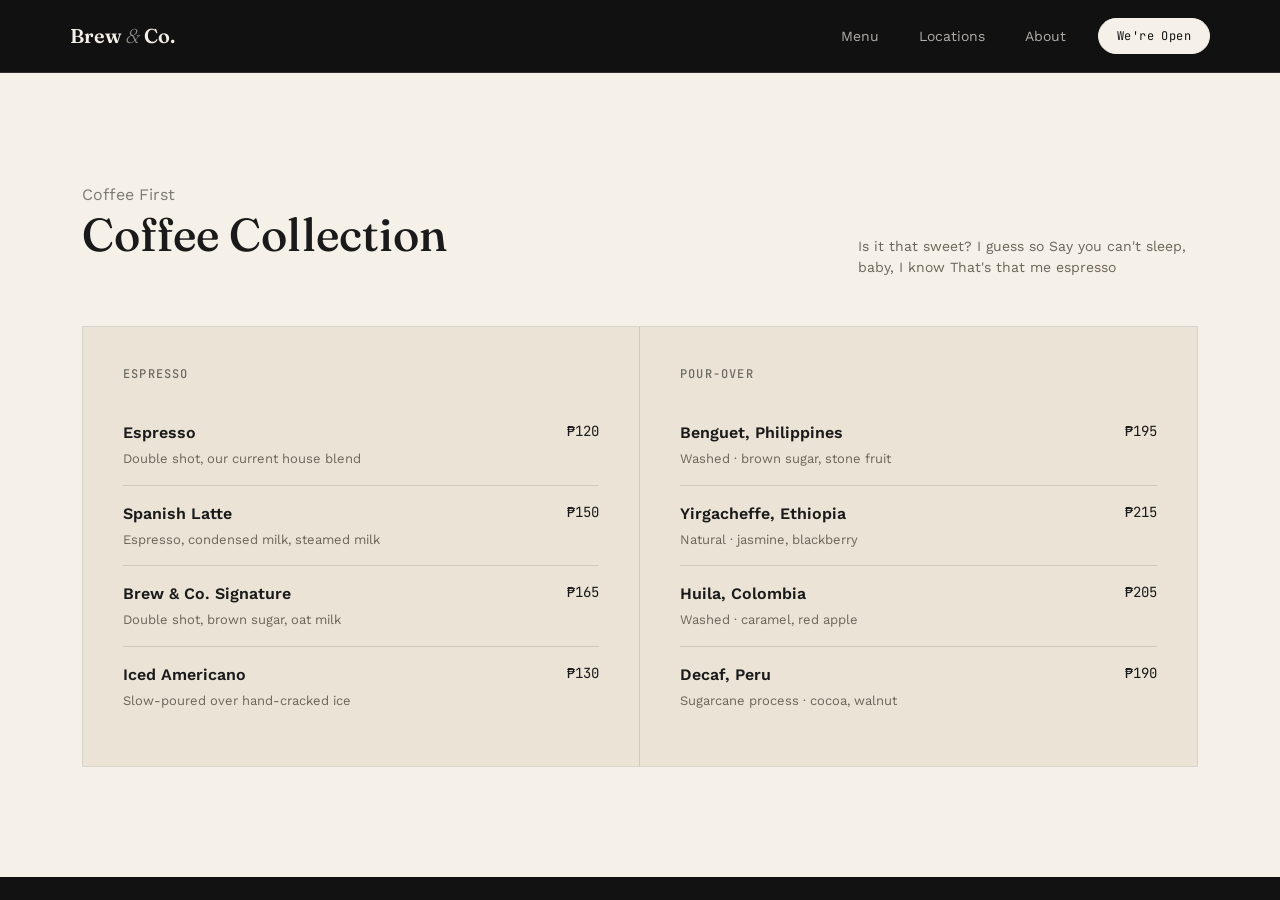
==== menu.html @ 73d6cab0 "Initial Menu Page and home page improvement Initial Menu page, cleaner code, adjusted responsiveness" ====
<!DOCTYPE html>
<html lang="en">
<head>
<meta name="viewport" content="width=device-width, initial-scale=1.0">
<title>Brew &amp; Co.</title>
<script src="https://cdnjs.cloudflare.com/ajax/libs/bootstrap/5.3.3/js/bootstrap.bundle.min.js"></script>
<link href="https://cdn.jsdelivr.net/npm/bootstrap@5.3.3/dist/css/bootstrap.min.css" rel="stylesheet">
<link rel="stylesheet" href="style.css">
</head>
<body>

<header class="navbar-brew sticky-top">
  <nav class="navbar navbar-expand-lg container py-3">
    <a class="navbar-brand font-display fw-semibold" href="index.html" style="color:var(--off-white);">Brew <em style="font-style:italic; font-weight:300; color:var(--muted);">&amp;</em> Co.</a>
    <div class="collapse navbar-collapse justify-content-end" id="navMenu">
      <ul class="navbar-nav gap-lg-4 me-lg-4">
        <li class="nav-item"><a class="nav-link" href="menu.html">Menu</a></li>
        <li class="nav-item"><a class="nav-link" href="location.html">Locations</a></li>
        <li class="nav-item"><a class="nav-link" href="about.html">About</a></li>
      </ul>
      <div href="#" class="btn btn-outline-cream mt-3 mt-lg-0" id="openStatus">We're Open</div>
    </div>
  </nav>
</header>
<section class="topDrinks-section" id="topDrinks">
  <div class="container">
    <div class="eyebrow">Coffee First</div>
    <div class="d-flex flex-wrap justify-content-between align-items-baseline gap-3 mb-5">
      <h2 class="font-display fw-medium" style="font-size:clamp(30px,4vw,46px);">Coffee Collection</h2>
      <p class="mb-0" style="max-width:340px; font-size:14px; color:#6b6558;">Is it that sweet? I guess so
Say you can't sleep, baby, I know
That's that me espresso</p>
    </div>
    <div class="row g-0 border" style="border-color:var(--line-light) !important;">
      <div class="col-md-6 topDrinks-card border-end" style="border-color:var(--line-light) !important;">
        <h3>Espresso</h3>
        <div class="topDrinks-item"><div><div class="name">Espresso</div><div class="desc">Double shot, our current house blend</div></div><div class="price">₱120</div></div>
        <div class="topDrinks-item"><div><div class="name">Spanish Latte</div><div class="desc">Espresso, condensed milk, steamed milk</div></div><div class="price">₱150</div></div>
        <div class="topDrinks-item"><div><div class="name">Brew &amp; Co. Signature</div><div class="desc">Double shot, brown sugar, oat milk</div></div><div class="price">₱165</div></div>
        <div class="topDrinks-item"><div><div class="name">Iced Americano</div><div class="desc">Slow-poured over hand-cracked ice</div></div><div class="price">₱130</div></div>
      </div>
      <div class="col-md-6 topDrinks-card">
        <h3>Pour-over</h3>
        <div class="topDrinks-item"><div><div class="name">Benguet, Philippines</div><div class="desc">Washed · brown sugar, stone fruit</div></div><div class="price">₱195</div></div>
        <div class="topDrinks-item"><div><div class="name">Yirgacheffe, Ethiopia</div><div class="desc">Natural · jasmine, blackberry</div></div><div class="price">₱215</div></div>
        <div class="topDrinks-item"><div><div class="name">Huila, Colombia</div><div class="desc">Washed · caramel, red apple</div></div><div class="price">₱205</div></div>
        <div class="topDrinks-item"><div><div class="name">Decaf, Peru</div><div class="desc">Sugarcane process · cocoa, walnut</div></div><div class="price">₱190</div></div>
      </div>
    </div>
  </div>
  </section>
</body></html>
---- style.css ----
@import url('https://cdnjs.cloudflare.com/ajax/libs/bootstrap/5.3.3/css/bootstrap.min.css');
@import url('https://fonts.googleapis.com/css2?family=Fraunces:opsz,wght@9..144,300..700&family=Work+Sans:wght@400;500;600&family=JetBrains+Mono:wght@400;500&display=swap');
  :root{
    --black:#121212;
    --ink:#1A1A1A;
    --off-white:#F5F0E8;
    --paper:#EAE3D6;
    --hover:#E9E0D3;
    --muted:#8A8A8A;
    --line-dark: rgba(245,240,232,0.14);
    --line-light: rgba(18,18,18,0.12);

    --bs-body-font-family:'Work Sans', sans-serif;
    --bs-body-bg:var(--black);
    --bs-body-color:var(--off-white);
    --milk: #ffffff;
    --coffee: #6F4E37;
    --cup-border: #0d0c0a;
  }
  a{
     text-decoration:none; 
    }
  .font-display{ 
    font-family:'Fraunces', serif; 
}
  .font-mono{ 
    font-family:'JetBrains Mono', monospace; 
}
  .text-muted-custom{
     color:var(--muted) !important; 
    }

  :focus-visible{
     outline:2px solid var(--off-white); outline-offset:3px; 
    }

  .reveal{
     opacity:0; transform:translateY(14px); transition:opacity .7s ease, transform .7s ease; 
    }
  .reveal.is-visible{ 
    opacity:1; transform:none; 
}

  /* ---------- NAV ---------- */
  .navbar-brew{
    background:rgba(18,18,18,0.9) ;
    backdrop-filter:blur(8px);
    border-bottom:1px solid var(--line-dark);
    padding-left: 1rem;
    padding-right: 1rem;
  }
  .navbar-brew .nav-link{ 
    color:var(--off-white); opacity:0.7; font-size:14px; 
}
  .navbar-brew .nav-link:hover{
     opacity:1; 
    }
  .btn-outline-cream{
    font-family:'JetBrains Mono', monospace; font-size:12px; letter-spacing:0.04em;
    border:1px solid var(--off-white); color:var(--black); background:var(--off-white);
    border-radius:999px; padding:.5rem 1.1rem;
  }
  .btn-outline-cream:hover{ 
    background:var(--hover ); color:var(--black);}
.navbar-toggler{
    border-color:var(--line-dark); 
    color:var(--off-white);
}
#btn-CTA, #btn-SCTA{
    border-radius: 5%;
}
@media (max-width: 576px){
    #btn-CTA,
    #btn-SCTA{
        width: 100%;
    }
}
  /* ---------- HERO ---------- */
  .hero-section{ padding:1rem 1rem 4rem 1rem ; border-bottom:1px solid var(--line-dark); }
  .hero-heading{ font-size:clamp(42px, 6.4vw, 84px); line-height:1.02; letter-spacing:-0.01em; font-weight:500; }
  .hero-heading em{ font-style:italic; font-weight:300; color:var(--muted); }
  .btn-cream{ background:var(--off-white); color:var(--black); font-weight:600; border-radius:2px; padding:.9rem 1.75rem; }
  .btn-cream:hover{ background:#fff; color:var(--black); }
  .btn-outline-line{ border:1px solid var(--line-dark); color:var(--off-white); border-radius:2px; padding:.9rem 1.75rem; }
  .btn-outline-line:hover{ border-color:var(--off-white); color:var(--off-white); background:transparent; }

  .hero-meta{ border-top:1px solid var(--line-dark); padding-top:28px; margin-top:88px; }
  .hero-meta span{ font-family:'JetBrains Mono', monospace; font-size:12px; color:var(--muted); display:block; margin-bottom:6px; }
  .hero-meta strong{ font-family:'Fraunces', serif; font-size:20px; font-weight:500; }

  /* ---------- Top Drinks ---------- */
  .topDrinks-section{ background:var(--off-white); color:var(--ink); padding:110px 0; }
  .topDrinks-section .eyebrow{ color:var(--ink); opacity:0.55; }
  .topDrinks-card{ background:var(--paper); padding:2.5rem; height:100%; }
  .topDrinks-card h3{ font-family:'JetBrains Mono', monospace; font-size:12px; letter-spacing:0.1em; text-transform:uppercase; color:var(--ink); opacity:0.6; margin-bottom:1.5rem; }
  .topDrinks-item{ display:flex; justify-content:space-between; gap:1rem; padding:1rem 0; border-bottom:1px solid var(--line-light); }
  .topDrinks-item:last-child{ border-bottom:none; }
  .topDrinks-item .name{ font-weight:600; font-size:16px; }
  .topDrinks-item .desc{ font-size:13px; color:#6b6558; margin-top:4px; }
  .topDrinks-item .price{ font-family:'JetBrains Mono', monospace; font-size:14px; white-space:nowrap; }


  /* ---------- LOCATIONS ---------- */
  .locations-section{ border-top:1px solid var(--line-dark); border-bottom:1px solid var(--line-dark); padding:80px 0;  }
  .loc-card{ padding:2.25rem 1.875rem; border:1px solid var(--line-dark); height:100%; border-radius:5%; }
  .loc-card .tag{ font-family:'JetBrains Mono', monospace; font-size:12px; color:var(--muted); letter-spacing:0.06em; margin-bottom:14px; }
  .loc-card h4{ font-family:'Fraunces', serif; font-size:22px; font-weight:500; margin-bottom:10px; }
  .loc-card p{ font-size:13.5px; color:var(--muted); margin-bottom:0; }
  .loc-card:hover{ border-color:var(--off-white); }

  /* ---------- VISIT ---------- */
  .visit-section{ padding:110px 0 80px; }
  .table-hours td{ padding:.75rem 0; border-top:1px solid var(--line-dark); font-size:14px; color:var(--off-white); background:transparent; }
  .table-hours td:last-child{ text-align:right; font-family:'JetBrains Mono', monospace; color:var(--muted); }

  footer.site-footer{ border-top:1px solid var(--line-dark); padding:1.75rem 0; font-size:12px; color:var(--muted); }

/* Coffee CSS */
.coffee-wrapper{
    display: flex;
    flex-direction: column;
    align-items: center;
    justify-content: center;
    text-align: center;
}
.coffee-cup{
    --coffee-percent: 50%; /* Default */
    width: 6rem;
    height: 6rem;
    border: 0.3rem solid var(--cup-border);
    border-radius: 0 0 2rem 2rem;
    background: var(--milk);
    position: relative;
    overflow: hidden;
    display: inline-block;
    margin: 1.5rem;
    text-align: center;
    justify-content: center;
}

@media (max-width:576px){
    .coffee-cup{
        margin:.5rem 0;
    } }
/* Coffee Fill */
.coffee{
    position:absolute;
    bottom:0;
    left:0;
    width:100%;
    height:var(--coffee-percent);
    background:var(--coffee);
    color:var(--off-white);
}

.milk{
    position: absolute;
    top: 0;
    left: 0;
    width: 100%;
    height: calc(100% - var(--coffee-percent));
    color: var(--ink);
}


.macchiato{
    --coffee-percent:85%;
}

.cappuccino{
    --coffee-percent:25%;
}

.latte{
    --coffee-percent:20%;
}
.coffee-bar{
    display: flex;
    flex-wrap: wrap;
    justify-content: space-evenly;
    align-items: center;
    gap: 3rem;
    width: 100%;
}
.coffee-text{
    font-family: 'JetBrains Mono', monospace;
    font-size: 1.25rem;
    letter-spacing: 0.05rem;
    margin-top: 0.2rem;
    color: var(--ink);
    font-weight:600;
    text-align: center;
}
.coffee-description{
    font-family: 'JetBrains Mono', monospace;
    font-size: 0.9rem;
    letter-spacing: 0.05rem;
    margin-top: 0.2rem;
    color: var(--muted);
    text-align: center;
}
.coffee-price{
    font-family: 'JetBrains Mono', monospace;
    font-size: 1rem;
    margin-top: 0.2rem;
    color: var(--ink);
    text-align: center;
    transform: translateX(-0.3rem);
    
}
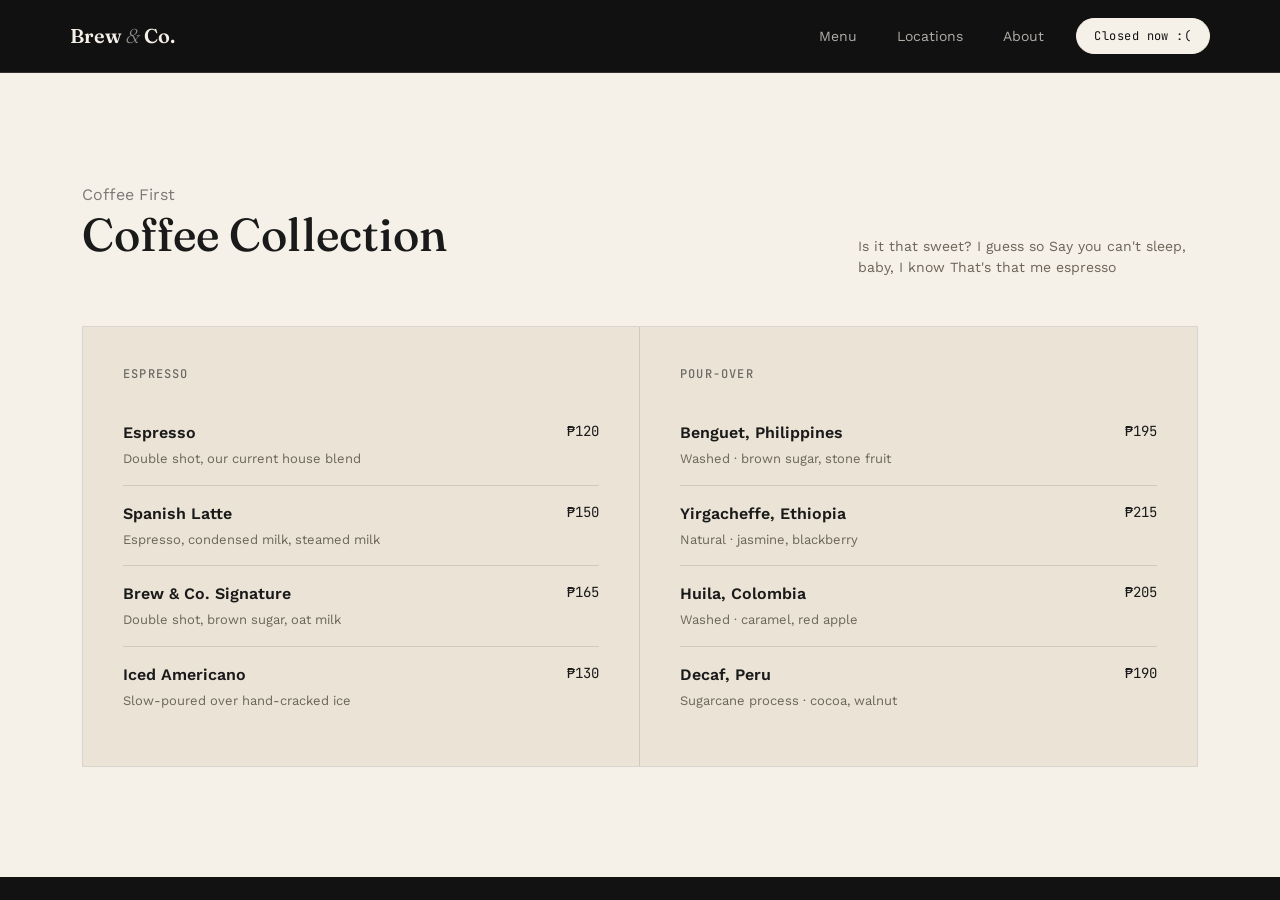
==== commit a1b9a00a: "Mobile collapsible Menu Added back the collapsible menu" ====
--- a/menu.html
+++ b/menu.html
@@ -6,12 +6,16 @@
 <script src="https://cdnjs.cloudflare.com/ajax/libs/bootstrap/5.3.3/js/bootstrap.bundle.min.js"></script>
 <link href="https://cdn.jsdelivr.net/npm/bootstrap@5.3.3/dist/css/bootstrap.min.css" rel="stylesheet">
 <link rel="stylesheet" href="style.css">
+<script src = index.js></script>
 </head>
 <body>
 
 <header class="navbar-brew sticky-top">
   <nav class="navbar navbar-expand-lg container py-3">
     <a class="navbar-brand font-display fw-semibold" href="index.html" style="color:var(--off-white);">Brew <em style="font-style:italic; font-weight:300; color:var(--muted);">&amp;</em> Co.</a>
+    <button class="navbar-toggler" type="button" data-bs-toggle="collapse" data-bs-target="#navMenu" aria-controls="navMenu" aria-expanded="false" aria-label="Toggle navigation">
+      <span class="navbar-toggler-icon"></span>
+    </button>
     <div class="collapse navbar-collapse justify-content-end" id="navMenu">
       <ul class="navbar-nav gap-lg-4 me-lg-4">
         <li class="nav-item"><a class="nav-link" href="menu.html">Menu</a></li>
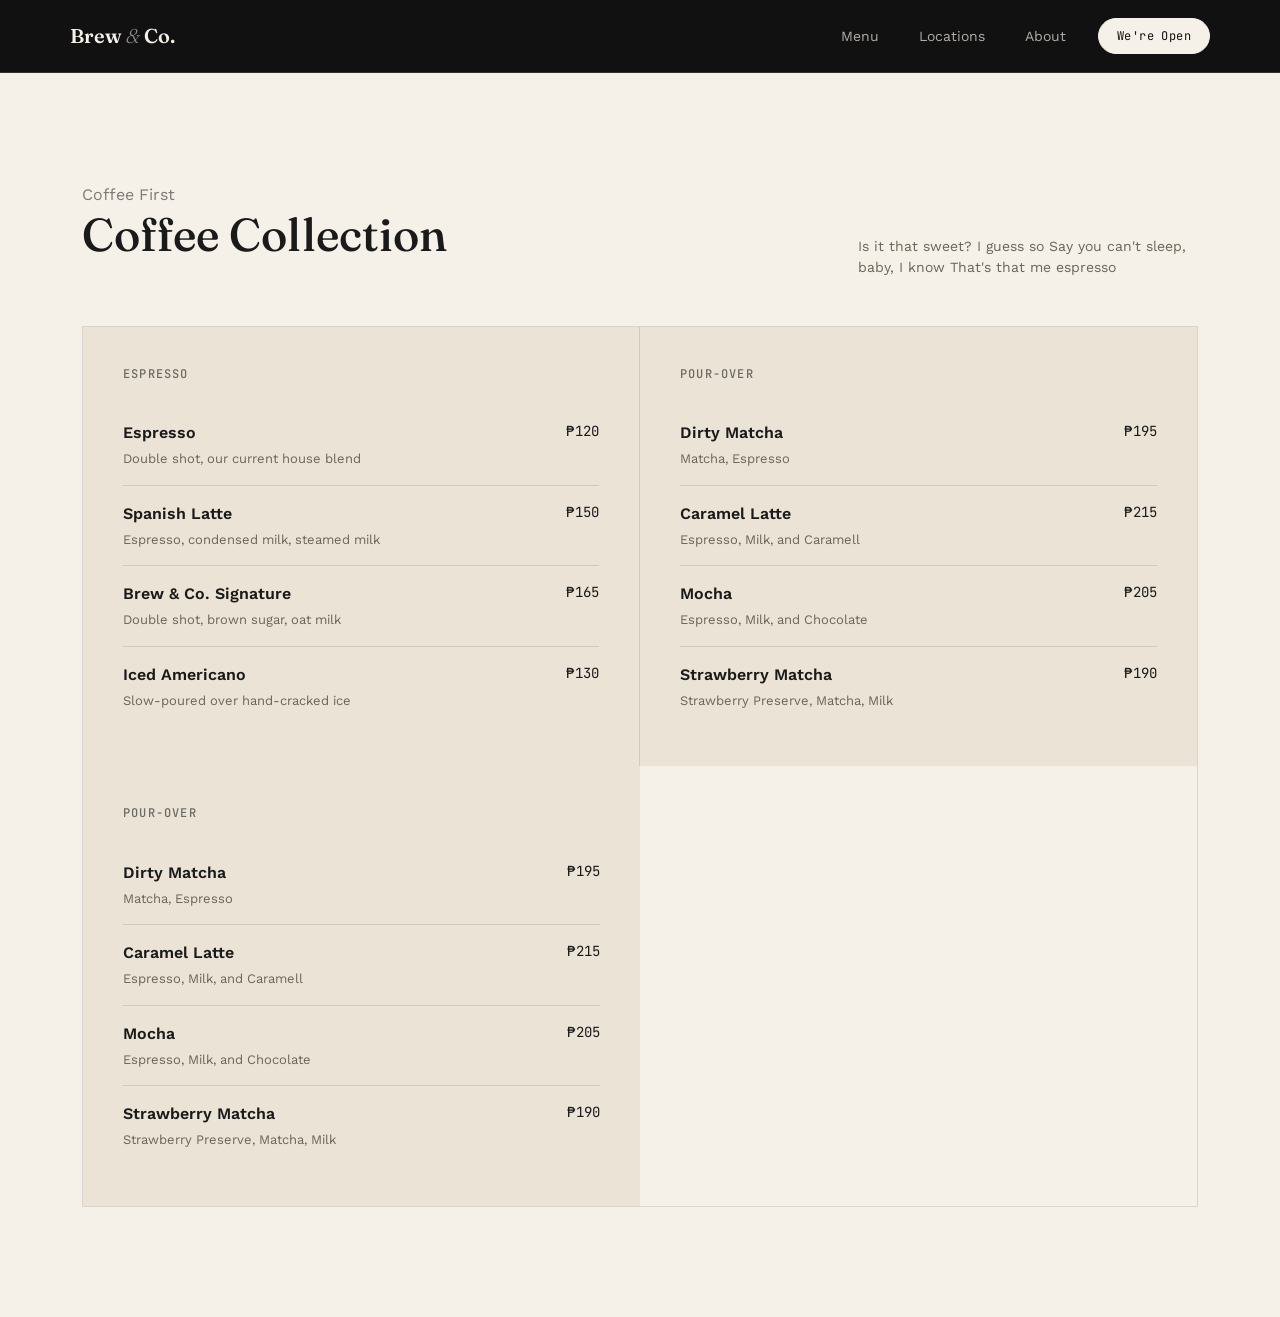
==== commit a7e4f235: "Update menu.html" ====
--- a/menu.html
+++ b/menu.html
@@ -6,16 +6,12 @@
 <script src="https://cdnjs.cloudflare.com/ajax/libs/bootstrap/5.3.3/js/bootstrap.bundle.min.js"></script>
 <link href="https://cdn.jsdelivr.net/npm/bootstrap@5.3.3/dist/css/bootstrap.min.css" rel="stylesheet">
 <link rel="stylesheet" href="style.css">
-<script src = index.js></script>
 </head>
 <body>
 
 <header class="navbar-brew sticky-top">
   <nav class="navbar navbar-expand-lg container py-3">
     <a class="navbar-brand font-display fw-semibold" href="index.html" style="color:var(--off-white);">Brew <em style="font-style:italic; font-weight:300; color:var(--muted);">&amp;</em> Co.</a>
-    <button class="navbar-toggler" type="button" data-bs-toggle="collapse" data-bs-target="#navMenu" aria-controls="navMenu" aria-expanded="false" aria-label="Toggle navigation">
-      <span class="navbar-toggler-icon"></span>
-    </button>
     <div class="collapse navbar-collapse justify-content-end" id="navMenu">
       <ul class="navbar-nav gap-lg-4 me-lg-4">
         <li class="nav-item"><a class="nav-link" href="menu.html">Menu</a></li>
@@ -45,12 +41,19 @@
       </div>
       <div class="col-md-6 topDrinks-card">
         <h3>Pour-over</h3>
-        <div class="topDrinks-item"><div><div class="name">Benguet, Philippines</div><div class="desc">Washed · brown sugar, stone fruit</div></div><div class="price">₱195</div></div>
-        <div class="topDrinks-item"><div><div class="name">Yirgacheffe, Ethiopia</div><div class="desc">Natural · jasmine, blackberry</div></div><div class="price">₱215</div></div>
-        <div class="topDrinks-item"><div><div class="name">Huila, Colombia</div><div class="desc">Washed · caramel, red apple</div></div><div class="price">₱205</div></div>
-        <div class="topDrinks-item"><div><div class="name">Decaf, Peru</div><div class="desc">Sugarcane process · cocoa, walnut</div></div><div class="price">₱190</div></div>
+        <div class="topDrinks-item"><div><div class="name">Dirty Matcha</div><div class="desc">Matcha, Espresso</div></div><div class="price">₱195</div></div>
+        <div class="topDrinks-item"><div><div class="name">Caramel Latte</div><div class="desc">Espresso, Milk, and Caramell</div></div><div class="price">₱215</div></div>
+        <div class="topDrinks-item"><div><div class="name">Mocha</div><div class="desc">Espresso, Milk, and Chocolate</div></div><div class="price">₱205</div></div>
+        <div class="topDrinks-item"><div><div class="name">Strawberry Matcha</div><div class="desc">Strawberry Preserve, Matcha, Milk</div></div><div class="price">₱190</div></div>
+      </div>
+      <div class="col-md-6 topDrinks-card">
+        <h3>Pour-over</h3>
+        <div class="topDrinks-item"><div><div class="name">Dirty Matcha</div><div class="desc">Matcha, Espresso</div></div><div class="price">₱195</div></div>
+        <div class="topDrinks-item"><div><div class="name">Caramel Latte</div><div class="desc">Espresso, Milk, and Caramell</div></div><div class="price">₱215</div></div>
+        <div class="topDrinks-item"><div><div class="name">Mocha</div><div class="desc">Espresso, Milk, and Chocolate</div></div><div class="price">₱205</div></div>
+        <div class="topDrinks-item"><div><div class="name">Strawberry Matcha</div><div class="desc">Strawberry Preserve, Matcha, Milk</div></div><div class="price">₱190</div></div>
       </div>
     </div>
   </div>
   </section>
-</body></html>+</body></html>
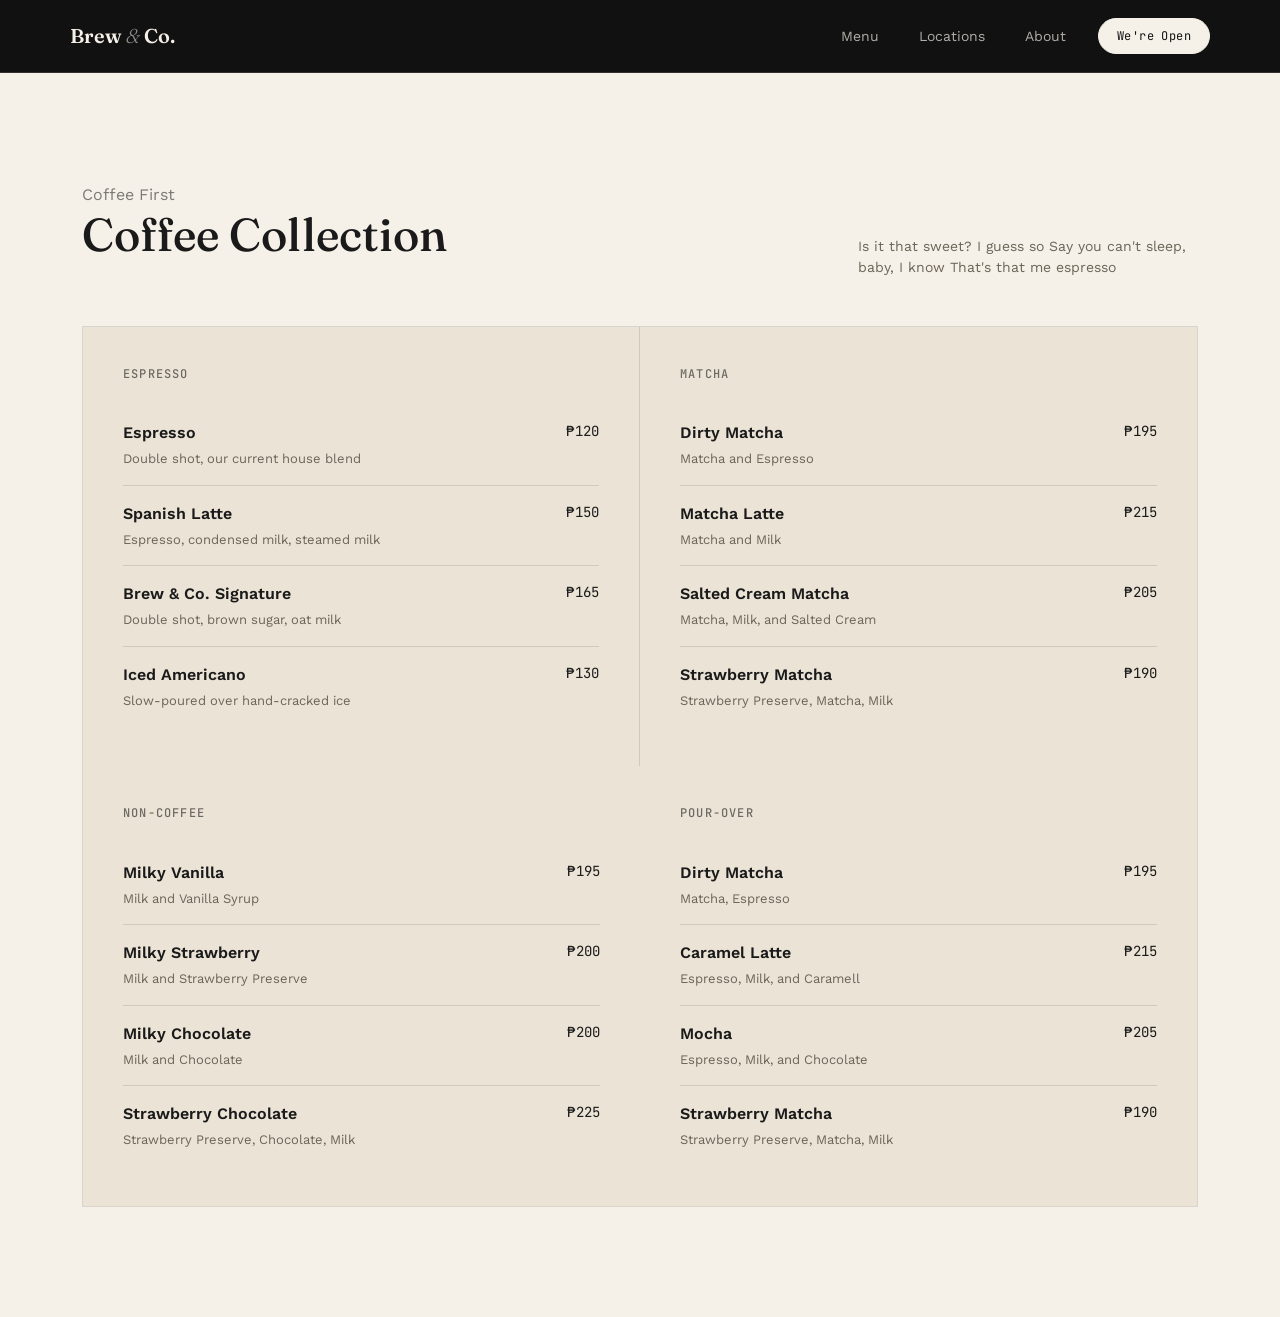
==== commit eba2ec59: "Update menu.html" ====
--- a/menu.html
+++ b/menu.html
@@ -40,11 +40,18 @@
         <div class="topDrinks-item"><div><div class="name">Iced Americano</div><div class="desc">Slow-poured over hand-cracked ice</div></div><div class="price">₱130</div></div>
       </div>
       <div class="col-md-6 topDrinks-card">
-        <h3>Pour-over</h3>
-        <div class="topDrinks-item"><div><div class="name">Dirty Matcha</div><div class="desc">Matcha, Espresso</div></div><div class="price">₱195</div></div>
-        <div class="topDrinks-item"><div><div class="name">Caramel Latte</div><div class="desc">Espresso, Milk, and Caramell</div></div><div class="price">₱215</div></div>
-        <div class="topDrinks-item"><div><div class="name">Mocha</div><div class="desc">Espresso, Milk, and Chocolate</div></div><div class="price">₱205</div></div>
+        <h3>Matcha</h3>
+        <div class="topDrinks-item"><div><div class="name">Dirty Matcha</div><div class="desc">Matcha and Espresso</div></div><div class="price">₱195</div></div>
+        <div class="topDrinks-item"><div><div class="name">Matcha Latte</div><div class="desc">Matcha and Milk</div></div><div class="price">₱215</div></div>
+        <div class="topDrinks-item"><div><div class="name">Salted Cream Matcha</div><div class="desc">Matcha, Milk, and Salted Cream</div></div><div class="price">₱205</div></div>
         <div class="topDrinks-item"><div><div class="name">Strawberry Matcha</div><div class="desc">Strawberry Preserve, Matcha, Milk</div></div><div class="price">₱190</div></div>
+      </div>
+      <div class="col-md-6 topDrinks-card">
+        <h3>Non-Coffee</h3>
+        <div class="topDrinks-item"><div><div class="name">Milky Vanilla</div><div class="desc">Milk and Vanilla Syrup</div></div><div class="price">₱195</div></div>
+        <div class="topDrinks-item"><div><div class="name">Milky Strawberry</div><div class="desc">Milk and Strawberry Preserve</div></div><div class="price">₱200</div></div>
+        <div class="topDrinks-item"><div><div class="name">Milky Chocolate</div><div class="desc">Milk and Chocolate</div></div><div class="price">₱200</div></div>
+        <div class="topDrinks-item"><div><div class="name">Strawberry Chocolate</div><div class="desc">Strawberry Preserve, Chocolate, Milk</div></div><div class="price">₱225</div></div>
       </div>
       <div class="col-md-6 topDrinks-card">
         <h3>Pour-over</h3>
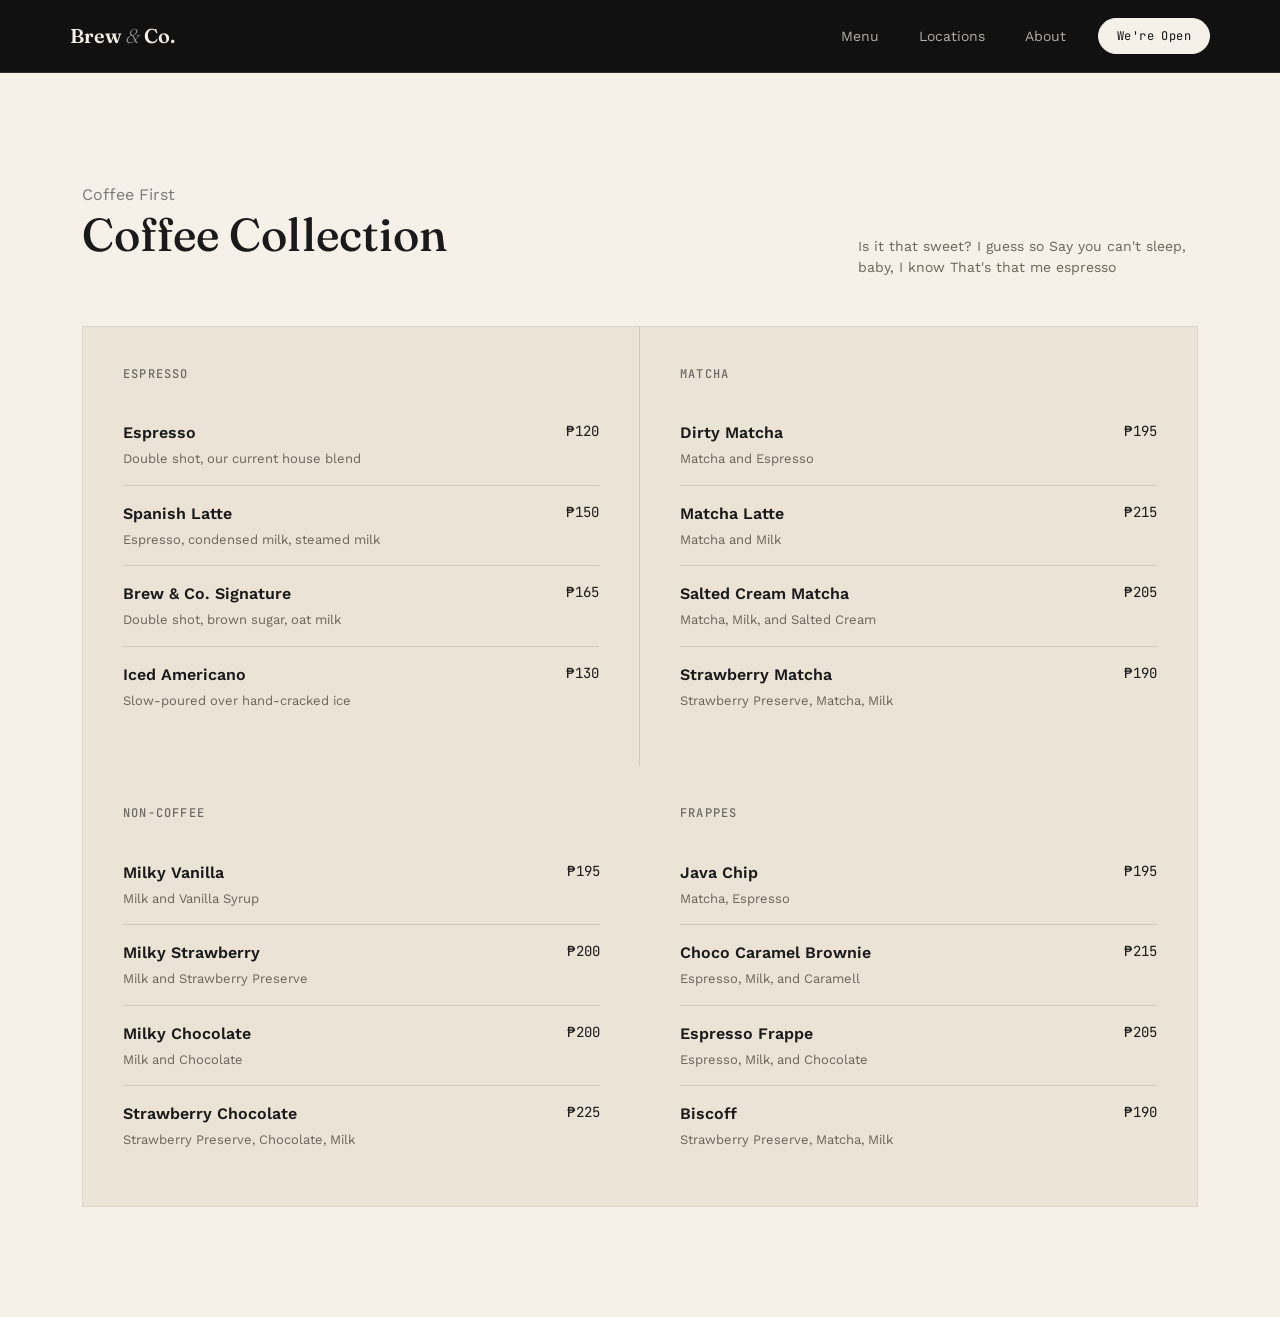
==== commit f64953c3: "Update menu.html" ====
--- a/menu.html
+++ b/menu.html
@@ -54,11 +54,11 @@
         <div class="topDrinks-item"><div><div class="name">Strawberry Chocolate</div><div class="desc">Strawberry Preserve, Chocolate, Milk</div></div><div class="price">₱225</div></div>
       </div>
       <div class="col-md-6 topDrinks-card">
-        <h3>Pour-over</h3>
-        <div class="topDrinks-item"><div><div class="name">Dirty Matcha</div><div class="desc">Matcha, Espresso</div></div><div class="price">₱195</div></div>
-        <div class="topDrinks-item"><div><div class="name">Caramel Latte</div><div class="desc">Espresso, Milk, and Caramell</div></div><div class="price">₱215</div></div>
-        <div class="topDrinks-item"><div><div class="name">Mocha</div><div class="desc">Espresso, Milk, and Chocolate</div></div><div class="price">₱205</div></div>
-        <div class="topDrinks-item"><div><div class="name">Strawberry Matcha</div><div class="desc">Strawberry Preserve, Matcha, Milk</div></div><div class="price">₱190</div></div>
+        <h3>Frappes</h3>
+        <div class="topDrinks-item"><div><div class="name">Java Chip</div><div class="desc">Matcha, Espresso</div></div><div class="price">₱195</div></div>
+        <div class="topDrinks-item"><div><div class="name">Choco Caramel Brownie</div><div class="desc">Espresso, Milk, and Caramell</div></div><div class="price">₱215</div></div>
+        <div class="topDrinks-item"><div><div class="name">Espresso Frappe</div><div class="desc">Espresso, Milk, and Chocolate</div></div><div class="price">₱205</div></div>
+        <div class="topDrinks-item"><div><div class="name">Biscoff</div><div class="desc">Strawberry Preserve, Matcha, Milk</div></div><div class="price">₱190</div></div>
       </div>
     </div>
   </div>
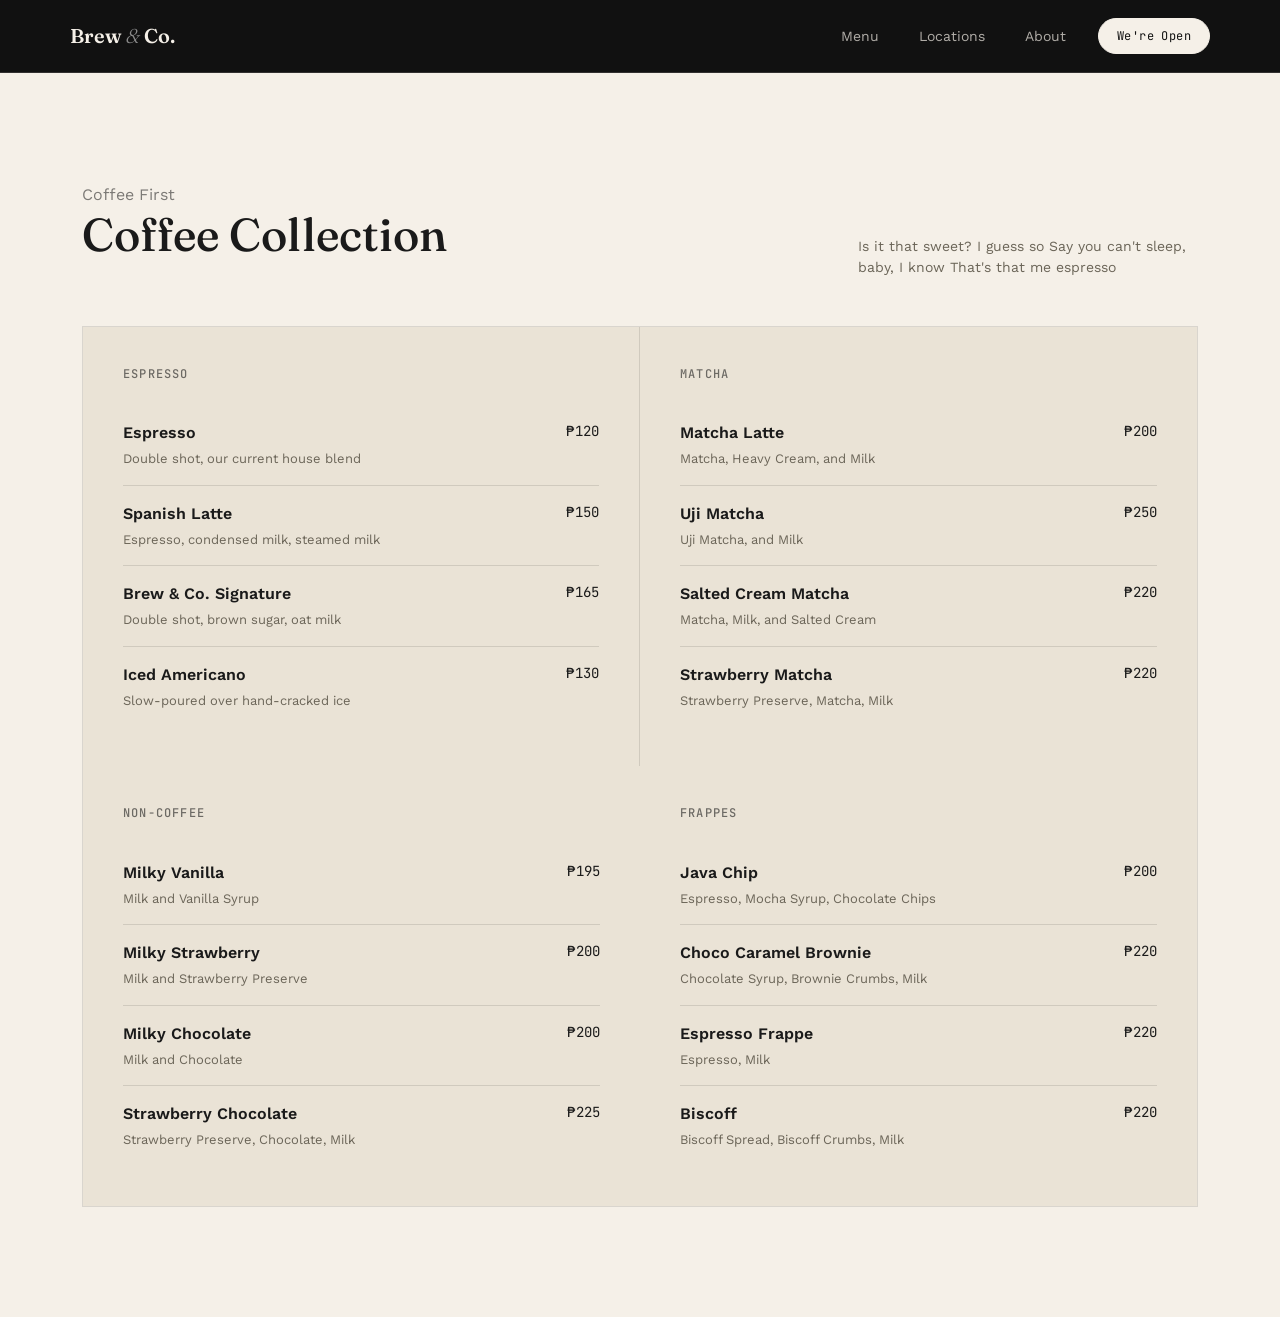
==== commit 7d5f5c69: "Update menu.html" ====
--- a/menu.html
+++ b/menu.html
@@ -41,10 +41,10 @@
       </div>
       <div class="col-md-6 topDrinks-card">
         <h3>Matcha</h3>
-        <div class="topDrinks-item"><div><div class="name">Dirty Matcha</div><div class="desc">Matcha and Espresso</div></div><div class="price">₱195</div></div>
-        <div class="topDrinks-item"><div><div class="name">Matcha Latte</div><div class="desc">Matcha and Milk</div></div><div class="price">₱215</div></div>
-        <div class="topDrinks-item"><div><div class="name">Salted Cream Matcha</div><div class="desc">Matcha, Milk, and Salted Cream</div></div><div class="price">₱205</div></div>
-        <div class="topDrinks-item"><div><div class="name">Strawberry Matcha</div><div class="desc">Strawberry Preserve, Matcha, Milk</div></div><div class="price">₱190</div></div>
+        <div class="topDrinks-item"><div><div class="name">Matcha Latte</div><div class="desc">Matcha, Heavy Cream, and Milk</div></div><div class="price">₱200</div></div>
+        <div class="topDrinks-item"><div><div class="name">Uji Matcha </div><div class="desc">Uji Matcha, and Milk</div></div><div class="price">₱250</div></div>
+        <div class="topDrinks-item"><div><div class="name">Salted Cream Matcha</div><div class="desc">Matcha, Milk, and Salted Cream</div></div><div class="price">₱220</div></div>
+        <div class="topDrinks-item"><div><div class="name">Strawberry Matcha</div><div class="desc">Strawberry Preserve, Matcha, Milk</div></div><div class="price">₱220</div></div>
       </div>
       <div class="col-md-6 topDrinks-card">
         <h3>Non-Coffee</h3>
@@ -55,10 +55,10 @@
       </div>
       <div class="col-md-6 topDrinks-card">
         <h3>Frappes</h3>
-        <div class="topDrinks-item"><div><div class="name">Java Chip</div><div class="desc">Matcha, Espresso</div></div><div class="price">₱195</div></div>
-        <div class="topDrinks-item"><div><div class="name">Choco Caramel Brownie</div><div class="desc">Espresso, Milk, and Caramell</div></div><div class="price">₱215</div></div>
-        <div class="topDrinks-item"><div><div class="name">Espresso Frappe</div><div class="desc">Espresso, Milk, and Chocolate</div></div><div class="price">₱205</div></div>
-        <div class="topDrinks-item"><div><div class="name">Biscoff</div><div class="desc">Strawberry Preserve, Matcha, Milk</div></div><div class="price">₱190</div></div>
+        <div class="topDrinks-item"><div><div class="name">Java Chip</div><div class="desc">Espresso, Mocha Syrup, Chocolate Chips</div></div><div class="price">₱200</div></div>
+        <div class="topDrinks-item"><div><div class="name">Choco Caramel Brownie</div><div class="desc">Chocolate Syrup, Brownie Crumbs, Milk</div></div><div class="price">₱220</div></div>
+        <div class="topDrinks-item"><div><div class="name">Espresso Frappe</div><div class="desc">Espresso, Milk</div></div><div class="price">₱220</div></div>
+        <div class="topDrinks-item"><div><div class="name">Biscoff</div><div class="desc">Biscoff Spread, Biscoff Crumbs, Milk</div></div><div class="price">₱220</div></div>
       </div>
     </div>
   </div>
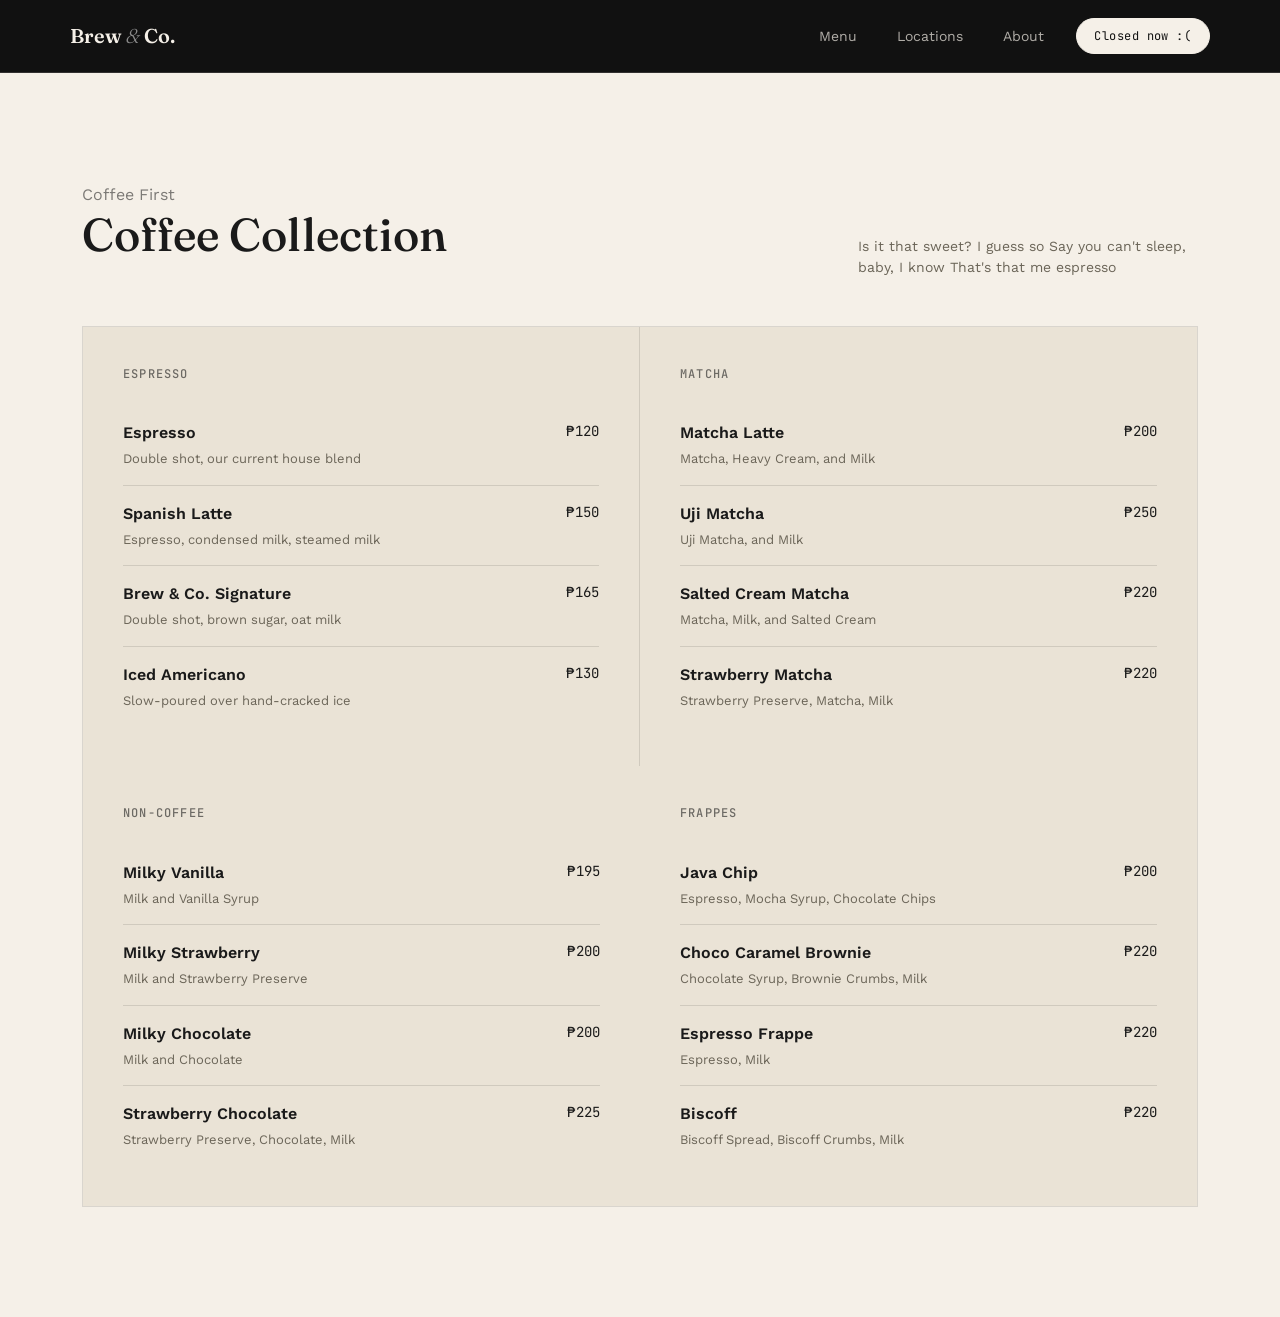
==== commit 20425392: "Merge pull request #1 from choukomint/main 7/7/26 progress" ====
--- a/menu.html
+++ b/menu.html
@@ -6,12 +6,16 @@
 <script src="https://cdnjs.cloudflare.com/ajax/libs/bootstrap/5.3.3/js/bootstrap.bundle.min.js"></script>
 <link href="https://cdn.jsdelivr.net/npm/bootstrap@5.3.3/dist/css/bootstrap.min.css" rel="stylesheet">
 <link rel="stylesheet" href="style.css">
+<script src = index.js></script>
 </head>
 <body>
 
 <header class="navbar-brew sticky-top">
   <nav class="navbar navbar-expand-lg container py-3">
     <a class="navbar-brand font-display fw-semibold" href="index.html" style="color:var(--off-white);">Brew <em style="font-style:italic; font-weight:300; color:var(--muted);">&amp;</em> Co.</a>
+    <button class="navbar-toggler" type="button" data-bs-toggle="collapse" data-bs-target="#navMenu" aria-controls="navMenu" aria-expanded="false" aria-label="Toggle navigation">
+      <span class="navbar-toggler-icon"></span>
+    </button>
     <div class="collapse navbar-collapse justify-content-end" id="navMenu">
       <ul class="navbar-nav gap-lg-4 me-lg-4">
         <li class="nav-item"><a class="nav-link" href="menu.html">Menu</a></li>
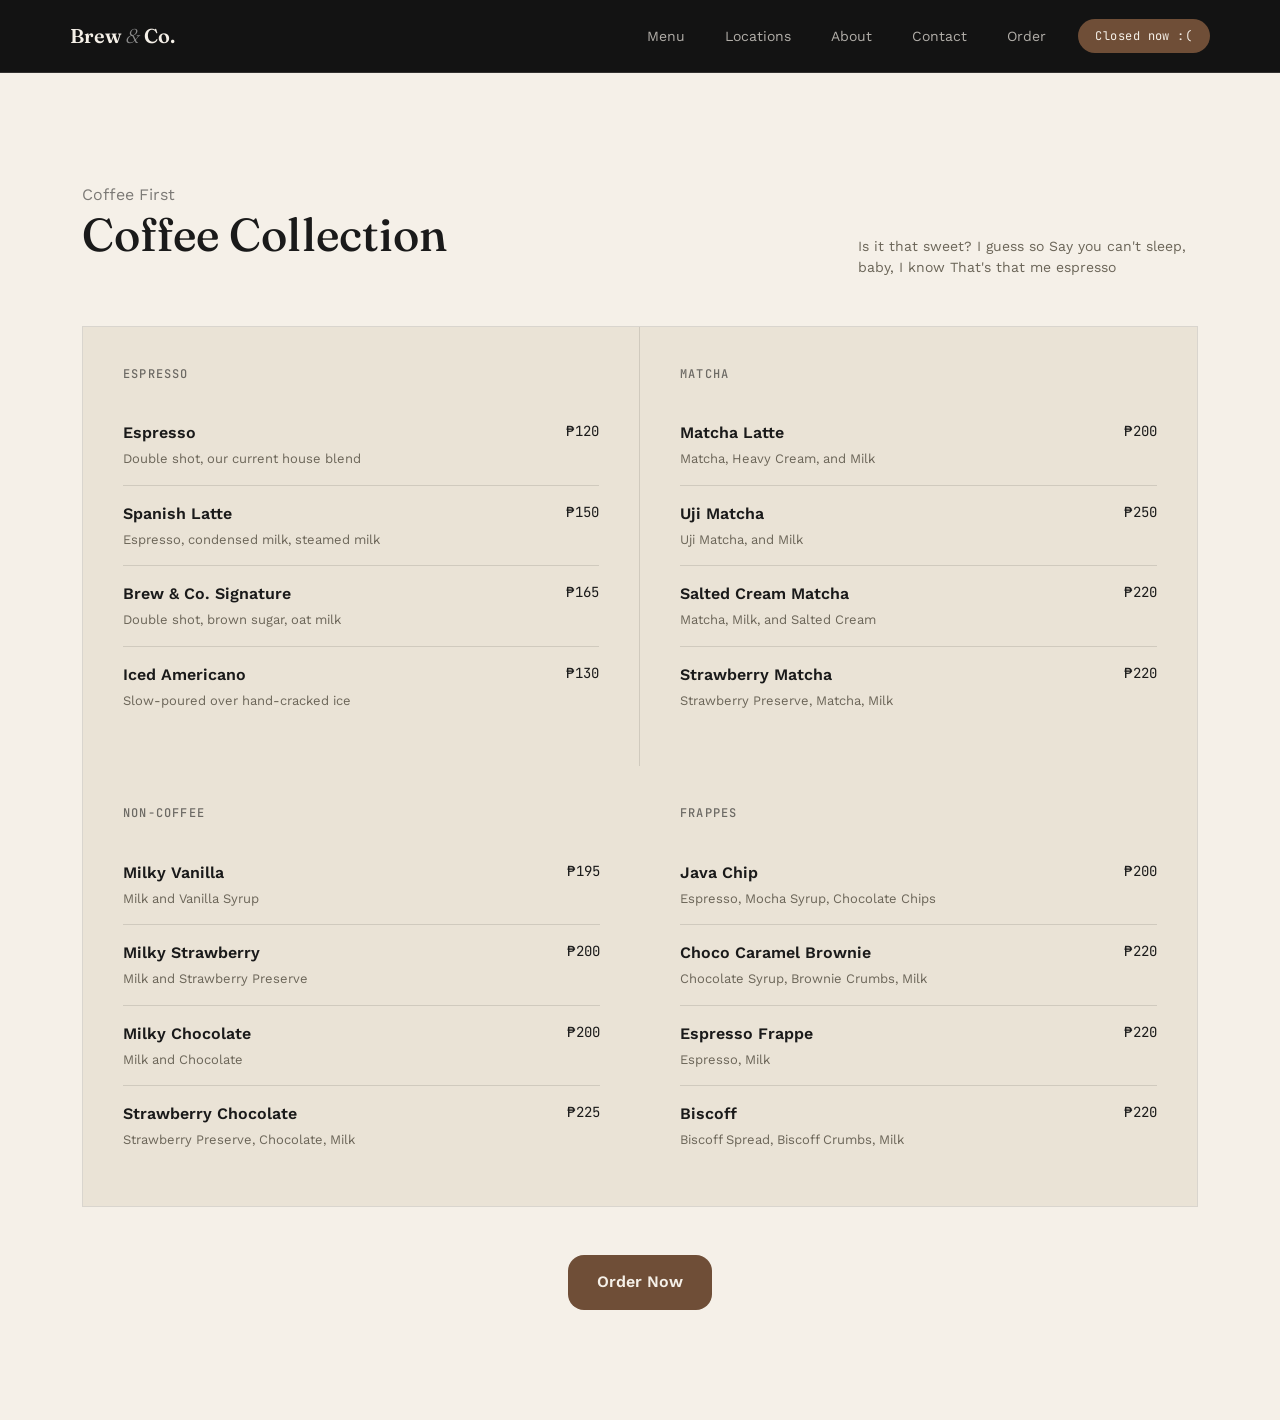
==== commit b81cb1c6: "Locations page" ====
--- a/menu.html
+++ b/menu.html
@@ -21,8 +21,10 @@
         <li class="nav-item"><a class="nav-link" href="menu.html">Menu</a></li>
         <li class="nav-item"><a class="nav-link" href="location.html">Locations</a></li>
         <li class="nav-item"><a class="nav-link" href="about.html">About</a></li>
+        <li class="nav-item"><a class="nav-link" href="contact.html">Contact</a></li>
+        <li class="nav-item"><a class="nav-link" href="order.html">Order</a></li>
       </ul>
-      <div href="#" class="btn btn-outline-cream mt-3 mt-lg-0" id="openStatus">We're Open</div>
+      <div href="#" class="btn btn-outline-cream mt-3 mt-lg-0" id="openStatus">We're Open</div> <!--create creative hover animation-->
     </div>
   </nav>
 </header>
@@ -66,5 +68,7 @@
       </div>
     </div>
   </div>
-  </section>
+  <div class="text-center mt-5">
+    <a href="order.html" class="btn btn-coffee">Order Now</a>
+</div>
 </body></html>
--- a/style.css
+++ b/style.css
@@ -1,11 +1,11 @@
 @import url('https://cdnjs.cloudflare.com/ajax/libs/bootstrap/5.3.3/css/bootstrap.min.css');
 @import url('https://fonts.googleapis.com/css2?family=Fraunces:opsz,wght@9..144,300..700&family=Work+Sans:wght@400;500;600&family=JetBrains+Mono:wght@400;500&display=swap');
   :root{
-    --black:#121212;
+    --black:#202020;
     --ink:#1A1A1A;
     --off-white:#F5F0E8;
     --paper:#EAE3D6;
-    --hover:#E9E0D3;
+    --hover:#DCC8B6;
     --muted:#8A8A8A;
     --line-dark: rgba(245,240,232,0.14);
     --line-light: rgba(18,18,18,0.12);
@@ -16,7 +16,13 @@
     --milk: #ffffff;
     --coffee: #6F4E37;
     --cup-border: #0d0c0a;
-  }
+    --dark-black: rgba(18,18,18,0.9) ;
+    --warm:#E6C88A;
+    --closing:#C9824A;
+  }
+  html{
+  scroll-behavior:smooth;
+}
   a{
      text-decoration:none; 
     }
@@ -43,7 +49,7 @@
 
   /* ---------- NAV ---------- */
   .navbar-brew{
-    background:rgba(18,18,18,0.9) ;
+    background:var(--dark-black);
     backdrop-filter:blur(8px);
     border-bottom:1px solid var(--line-dark);
     padding-left: 1rem;
@@ -63,11 +69,26 @@
   .btn-outline-cream:hover{ 
     background:var(--hover ); color:var(--black);}
 .navbar-toggler{
-    border-color:var(--line-dark); 
+    border:none; 
     color:var(--off-white);
+}
+.navbar-toggler{
+    --bs-navbar-toggler-icon-bg: url("data:image/svg+xml,%3Csvg xmlns='http://www.w3.org/2000/svg' viewBox='0 0 32 32'%3E%3Cpath stroke='rgba(245,240,232,0.9)' stroke-width='2.5' stroke-linecap='round' d='M4 8h24M4 16h24M4 24h24'/%3E%3C/svg%3E");
 }
 #btn-CTA, #btn-SCTA{
     border-radius: 5%;
+}
+.btn,
+.filter-btn{
+    transition:
+        background .25s ease,
+        color .25s ease,
+        transform .25s ease,
+        box-shadow .25s ease;
+}
+#openStatus{
+    transition: background 1.25s ease, color 1.25s ease, transform 1.25s ease, box-shadow 1.25s ease;
+    border: none;
 }
 @media (max-width: 576px){
     #btn-CTA,
@@ -76,17 +97,26 @@
     }
 }
   /* ---------- HERO ---------- */
-  .hero-section{ padding:1rem 1rem 4rem 1rem ; border-bottom:1px solid var(--line-dark); }
-  .hero-heading{ font-size:clamp(42px, 6.4vw, 84px); line-height:1.02; letter-spacing:-0.01em; font-weight:500; }
-  .hero-heading em{ font-style:italic; font-weight:300; color:var(--muted); }
-  .btn-cream{ background:var(--off-white); color:var(--black); font-weight:600; border-radius:2px; padding:.9rem 1.75rem; }
-  .btn-cream:hover{ background:#fff; color:var(--black); }
-  .btn-outline-line{ border:1px solid var(--line-dark); color:var(--off-white); border-radius:2px; padding:.9rem 1.75rem; }
-  .btn-outline-line:hover{ border-color:var(--off-white); color:var(--off-white); background:transparent; }
-
-  .hero-meta{ border-top:1px solid var(--line-dark); padding-top:28px; margin-top:88px; }
-  .hero-meta span{ font-family:'JetBrains Mono', monospace; font-size:12px; color:var(--muted); display:block; margin-bottom:6px; }
-  .hero-meta strong{ font-family:'Fraunces', serif; font-size:20px; font-weight:500; }
+    .hero-section{ padding:1rem 1rem 4rem 1rem ; border-bottom:1px solid var(--line-dark); }
+    .hero-heading{ font-size:clamp(42px, 6.4vw, 84px); line-height:1.02; letter-spacing:-0.01em; font-weight:500; }
+    .hero-heading em{ font-style:italic; font-weight:300; color:var(--muted); }
+    .btn-cream{ background:var(--off-white); color:var(--black); font-weight:600; border-radius:2px; padding:.9rem 1.75rem; }
+    .btn-cream:hover{ background:#fff; color:var(--black); }
+    .btn-outline-line{ border:1px solid var(--line-dark); color:var(--off-white); border-radius:2px; padding:.9rem 1.75rem; }
+    .btn-outline-line:hover{ border-color:var(--off-white); color:var(--off-white); background:transparent; }
+
+    .hero-meta{ border-top:1px solid var(--line-dark); padding-top:28px; margin-top:88px; }
+     .hero-meta span{ font-family:'JetBrains Mono', monospace; font-size:12px; color:var(--muted); display:block; margin-bottom:6px; }
+    .hero-meta strong{ font-family:'Fraunces', serif; font-size:20px; font-weight:500; }
+    .hero-details{
+    display:flex; align-items:center; gap:1rem; margin-top:1.5rem;
+        }
+    .hero-details-text{
+        color:var(--off-white); font-family:'JetBrains Mono', monospace; font-size:14px; letter-spacing:0.05em; opacity:0.7; margin-right:.7rem;
+        }
+    .hero-details svg{
+        margin-right:0rem;
+    }
 
   /* ---------- Top Drinks ---------- */
   .topDrinks-section{ background:var(--off-white); color:var(--ink); padding:110px 0; }
@@ -100,20 +130,38 @@
   .topDrinks-item .price{ font-family:'JetBrains Mono', monospace; font-size:14px; white-space:nowrap; }
 
 
-  /* ---------- LOCATIONS ---------- */
-  .locations-section{ border-top:1px solid var(--line-dark); border-bottom:1px solid var(--line-dark); padding:80px 0;  }
-  .loc-card{ padding:2.25rem 1.875rem; border:1px solid var(--line-dark); height:100%; border-radius:5%; }
-  .loc-card .tag{ font-family:'JetBrains Mono', monospace; font-size:12px; color:var(--muted); letter-spacing:0.06em; margin-bottom:14px; }
-  .loc-card h4{ font-family:'Fraunces', serif; font-size:22px; font-weight:500; margin-bottom:10px; }
-  .loc-card p{ font-size:13.5px; color:var(--muted); margin-bottom:0; }
-  .loc-card:hover{ border-color:var(--off-white); }
-
-  /* ---------- VISIT ---------- */
-  .visit-section{ padding:110px 0 80px; }
-  .table-hours td{ padding:.75rem 0; border-top:1px solid var(--line-dark); font-size:14px; color:var(--off-white); background:transparent; }
-  .table-hours td:last-child{ text-align:right; font-family:'JetBrains Mono', monospace; color:var(--muted); }
-
-  footer.site-footer{ border-top:1px solid var(--line-dark); padding:1.75rem 0; font-size:12px; color:var(--muted); }
+  /* ---------- LOCATIONS IN HOME PAGE---------- */
+  .locations-section{ border-top:1px solid var(--line-dark); border-bottom:1px solid var(--line-dark); padding:80px 0; background:var(--black); color:var(--off-white);  padding:4rem 0 2rem;
+   }
+  .loc-card{ padding:2.25rem 1.875rem; border:1px solid var(--line-dark); height:100%; border-radius:5%; background:var(--paper); transition:border-color .3s ease; }
+  .loc-card .tag{ font-family:'JetBrains Mono', monospace; font-size:12px; color:#8A8A8A; letter-spacing:0.06em; margin-bottom:14px; }
+  .loc-card h4{ font-family:'Fraunces', serif; font-size:22px; font-weight:500; margin-bottom:10px; color:#1A1A1A; }
+  .loc-card p{ font-size:13.5px; color:var(--muted); margin-bottom:0; color: #5E564D}
+  .loc-card:hover{
+    background: var(--coffee);
+    border-color: var(--off-white);
+}
+
+    .loc-card:hover .tag{
+    color: #D6C7B8;
+}
+
+    .loc-card:hover h4{
+    color: var(--off-white);
+}
+
+    .loc-card:hover p{
+    color: #EFE5DA;
+}
+  
+
+  /*Footer*/
+.site-footer{ border-top:1px solid var(--line-dark); padding:2rem 0; font-size:.8rem; color:var(--muted); background:var(--dark-black); position:static }
+.socmed svg:hover{
+    color: var(--off-white);
+    transform: scale(1.2);
+
+}
 
 /* Coffee CSS */
 .coffee-wrapper{
@@ -141,8 +189,12 @@
 @media (max-width:576px){
     .coffee-cup{
         margin:.5rem 0;
-    } }
+    } 
+    .coffee-wrapper{
+        border-bottom:1px solid var(--muted); padding-bottom:1rem; margin-bottom:1rem;opacity:0.7;
+    }}
 /* Coffee Fill */
+
 .coffee{
     position:absolute;
     bottom:0;
@@ -207,4 +259,307 @@
     text-align: center;
     transform: translateX(-0.3rem);
     
-}+}
+
+/* Menu Page */
+.btn-coffee{
+    background:var(--coffee);
+    color:var(--off-white);
+    font-weight:600;
+    border-radius:1rem;
+    padding:.9rem 1.75rem;
+}
+.btn-coffee:hover{
+    background:var(--hover);
+    color:var(--off-white);
+}
+
+/*locations*/
+
+
+.locations-hero{
+  padding:4rem 0 4rem;
+  border-bottom:1px solid var(--line-dark);
+}
+
+.hero-copy{
+  max-width:40rem;
+  color:rgba(245,240,232,.75);
+  font-size:1rem;
+  margin-bottom:0;
+}
+
+
+.panel-card,
+.branch-card,
+.map-card,
+.hours-card,
+.empty-state{
+  background:var(--paper);
+  color:var(--ink);
+  border:1px solid var(--line-light);
+  border-radius:1.5rem;
+}
+
+.panel-card{
+  padding:1rem;
+}
+
+.search-wrap{
+  position:relative;
+}
+
+
+.search-wrap .form-control{
+  padding-left:2.7rem;
+  border-radius:999px;
+  border:1px solid rgba(18,18,18,.12);
+  background:var(--off-white);
+  color:var(--ink);
+  min-height:3rem;
+}
+
+.search-wrap .form-control:focus{
+  border-color:var(--coffee);
+  box-shadow:0 0 0 .2rem rgba(111,78,55,.12);
+}
+
+.search-wrap .form-control::placeholder{
+  color:var(--muted);
+}
+.filter-btn{
+  border:1px solid rgba(18,18,18,.12);
+  background:var(--off-white);
+  color:var(--ink);
+  border-radius:999px;
+  padding:.55rem .95rem;
+  font-size:.7rem;
+  transition:all .2s ease;
+}
+
+.filter-btn:hover{
+  background:rgba(255,255,255,.4);
+}
+
+.filter-btn.active{
+  background:var(--coffee);
+  color:var(--off-white);
+  border-color:var(--coffee);
+}
+
+.branch-list{
+  display:grid;
+  gap:1rem;
+  overflow-y:auto;
+  max-height:calc(100vh - 15rem);
+  scrollbar-width:none;
+  scrollbar-color:rgba(18,18,18,.2) transparent;
+  scrollbar-gutter:stable;
+}
+
+.branch-card{
+  padding:1.5rem;
+  transition:transform .25s ease, background .25s ease, border-color .25s ease;
+  background:#CEC7BE;
+  color:var(--ink);
+}
+
+.branch-card:hover{
+  transform:translateY(-3px);
+  border-color:rgba(18,18,18,.2);
+  background:#f0e9db;
+}
+
+.branch-badge{
+  display:inline-flex;
+  align-items:center;
+  border-radius:999px;
+  padding:.35rem .75rem;
+  font-family:'JetBrains Mono', monospace;
+  font-size:.72rem;
+  letter-spacing:.04em;
+  margin-bottom:.9rem;
+}
+
+.branch-badge.open{
+  background:var(--off-white);
+  color:var(--black);
+}
+
+.branch-badge.opening-soon{
+  background:var(--warm);
+  color:var(--black);
+}
+
+.branch-badge.closing-soon{
+  background:var(--closing);
+  color:var(--off-white);
+}
+
+.branch-title{
+  font-family:'Fraunces', serif;
+  font-size:1.45rem;
+  margin-bottom:.5rem;
+  font-weight:600;
+  color:var(--ink);
+}
+
+.branch-address{
+  color:#5c554b;
+  margin-bottom:0;
+  max-width:32rem;
+}
+
+.branch-icon{
+  font-size:1.2rem;
+  color:var(--coffee);
+}
+
+.branch-meta{
+  display:flex;
+  flex-wrap:wrap;
+  gap:1rem 1.25rem;
+  margin:1rem 0 1.15rem;
+  font-family:'JetBrains Mono', monospace;
+  font-size:.84rem;
+  color:#6b6558;
+}
+
+.branch-meta i{
+  margin-right:.4rem;
+}
+
+.branch-actions{
+  display:flex;
+  flex-wrap:wrap;
+  gap:.75rem;
+}
+
+.map-card{
+  padding:1.5rem;
+  position:sticky;
+  top:6rem;
+  max-height:calc(100vh - 6rem);
+  display:flex;
+  flex-direction:column;
+  gap:1rem;
+}
+
+.map-title{
+  font-size:clamp(1.8rem,3vw,2.6rem);
+}
+.map-frame{
+  border-radius:1.25rem;
+  overflow:hidden;
+  border:1px solid rgba(18,18,18,.12);
+  background:#ddd;
+  flex:1;
+  min-height:20rem;
+  position: relative;
+}
+
+.map-frame iframe{
+  width:100%;
+  height:100%;
+  border:0;
+  position:absolute;
+  inset: 0;
+}
+
+.hours-section{
+  padding:1rem 0 4rem;
+  border-top:1px solid var(--line-dark);
+}
+
+.section-title{
+  font-size:clamp(2rem,4vw,3rem);
+  margin-bottom:1rem;
+}
+
+.section-copy{
+  max-width:32rem;
+  color:rgba(245,240,232,.78);
+}
+
+.hours-card{
+  padding:1.4rem 1.5rem;
+}
+
+.hours-row{
+  display:flex;
+  justify-content:space-between;
+  gap:1rem;
+  padding:1rem 0;
+  border-bottom:1px solid rgba(18,18,18,.1);
+}
+
+.hours-row:last-child{
+  border-bottom:none;
+  padding-bottom:0;
+}
+
+.hours-row span{
+  color:#5c554b;
+}
+
+.hours-row strong{
+  color:var(--ink);
+  font-family:'JetBrains Mono', monospace;
+  font-size:.9rem;
+}
+
+.empty-state{
+  text-align:center;
+  padding:3rem 1.5rem;
+}
+
+.empty-state i{
+  font-size:2rem;
+  color:var(--coffee);
+  display:block;
+  margin-bottom:1rem;
+}
+
+.empty-state h3{
+  font-family:'Fraunces', serif;
+  margin-bottom:.5rem;
+}
+
+.empty-state p{
+  color:#6b6558;
+  margin-bottom:0;
+}
+
+
+
+@media (max-width: 992px){
+  .map-card{
+    position:static;
+  }
+}
+
+@media (max-width: 576px){
+  .locations-hero{
+    padding:2rem 0 2rem;
+  }
+
+  .hero-title{
+    font-size:2.7rem;
+  }
+
+  .panel-card,
+  .branch-card,
+  .map-card,
+  .hours-card{
+    border-radius:1.1rem;
+  }
+
+  .branch-card{
+    padding:1.25rem;
+  }
+
+  .branch-actions .btn{
+    width:100%;
+  }
+}
+
